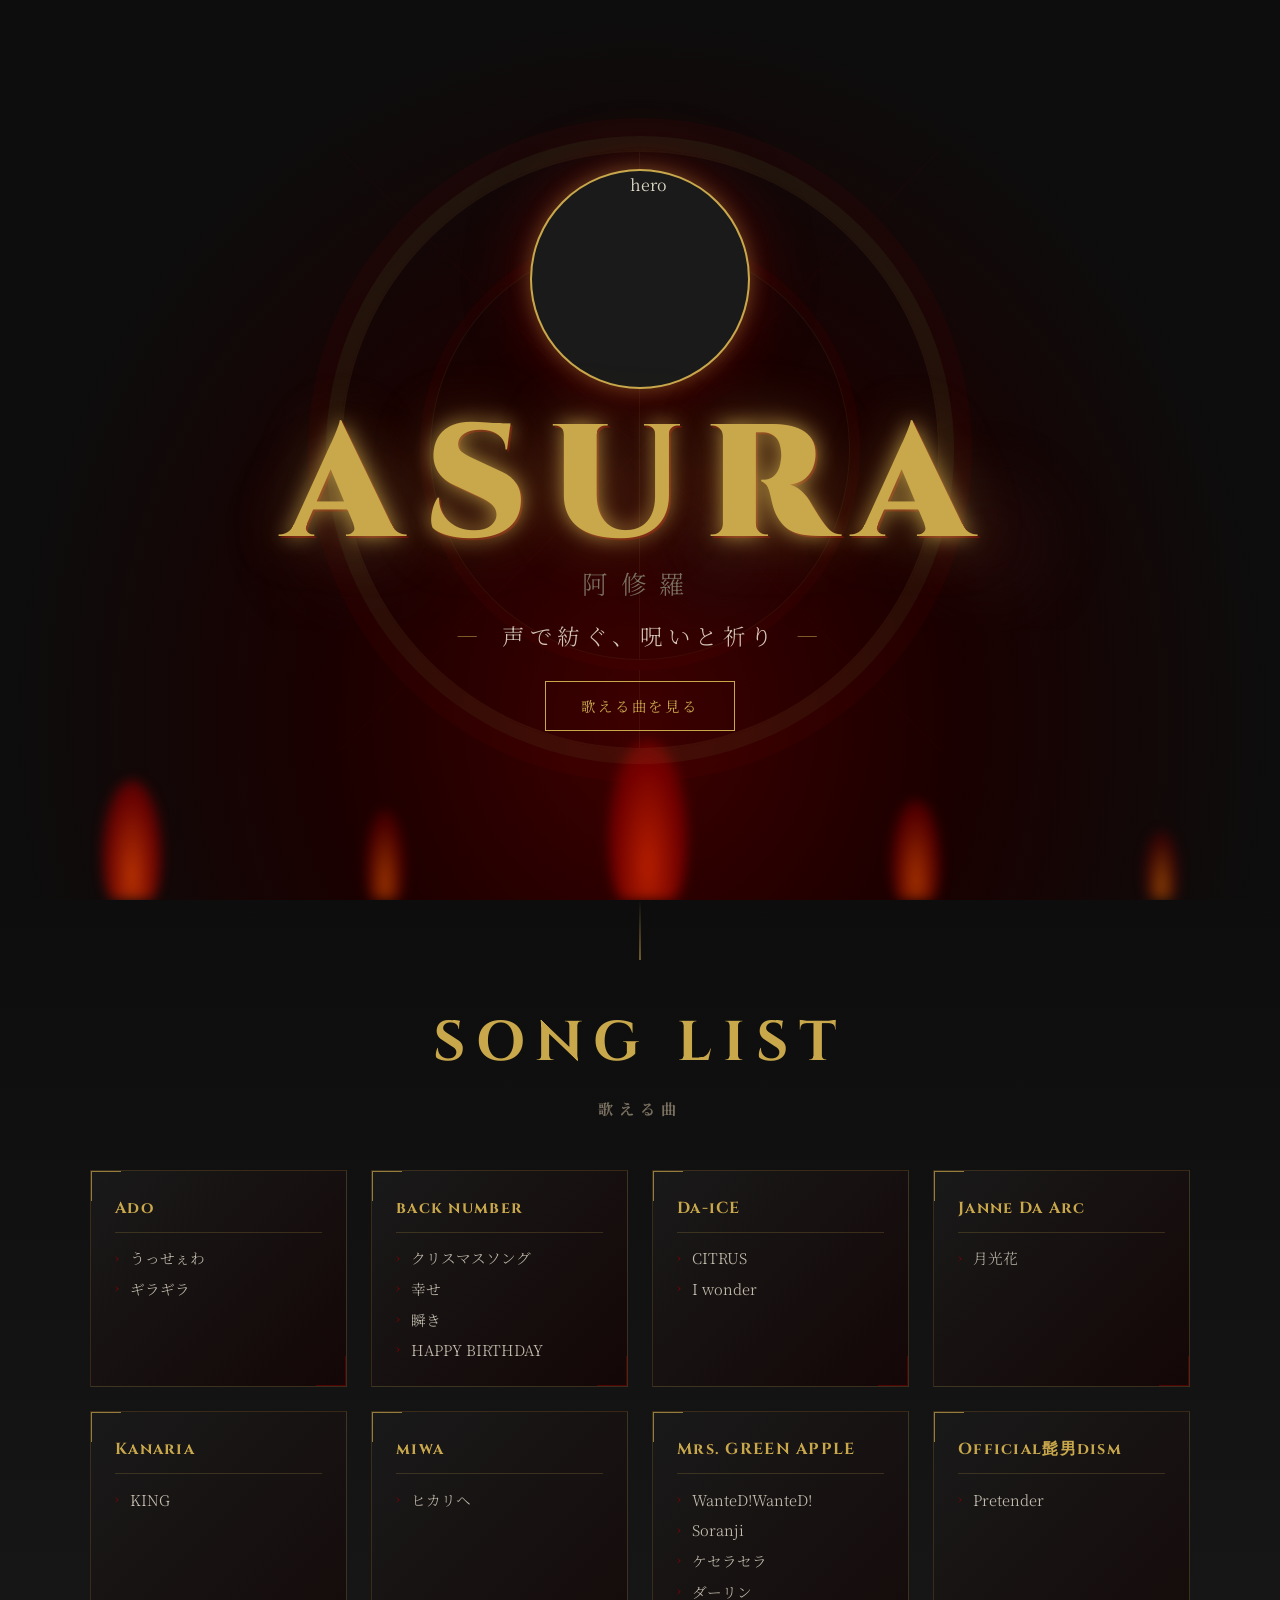
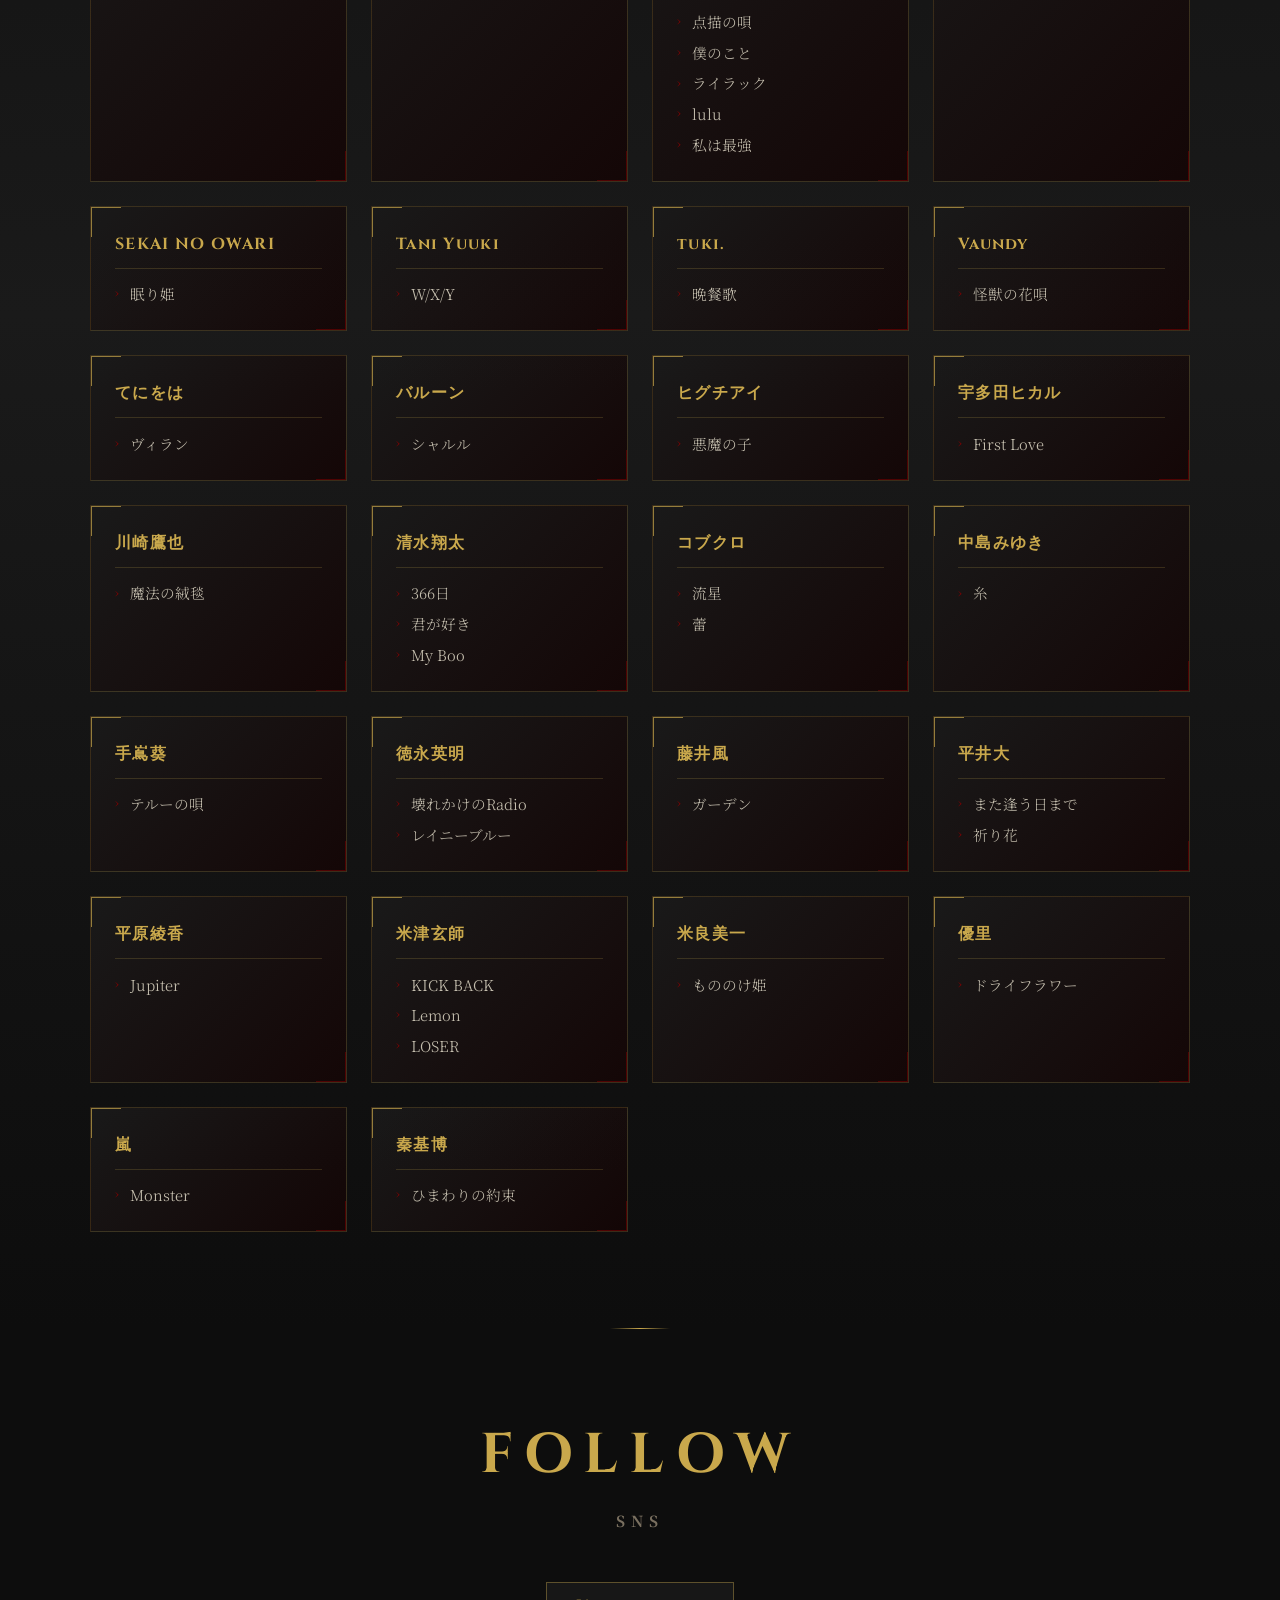
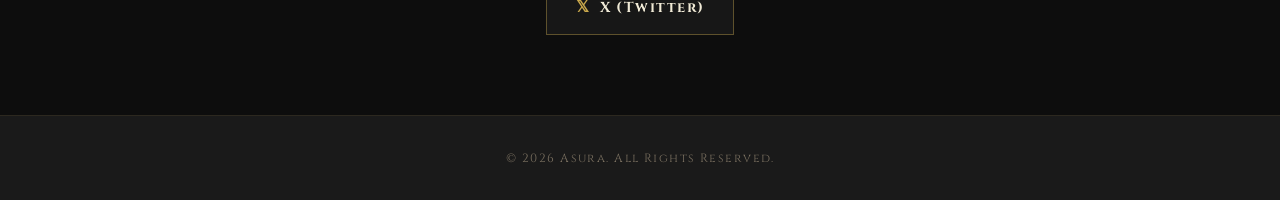
==== asura/index.html @ 39c4339a "Add files via upload" ====
<!DOCTYPE html>
<html lang="ja">
<head>
  <meta charset="UTF-8" />
  <meta name="viewport" content="width=device-width, initial-scale=1.0" />
  <title>Asura — 声で紡ぐ、呪いと祈り</title>
  <link rel="preconnect" href="https://fonts.googleapis.com" />
  <link rel="preconnect" href="https://fonts.gstatic.com" crossorigin />
  <link href="https://fonts.googleapis.com/css2?family=Cinzel:wght@400;700;900&family=Noto+Serif+JP:wght@300;400;600;700&family=Playfair+Display:ital,wght@0,400;0,700;1,400&display=swap" rel="stylesheet" />
  <link rel="stylesheet" href="style.css" />
</head>
<body>

  <!-- ======== HERO ======== -->
  <section class="hero" id="hero">
    <div class="hero__bg">
      <div class="flame-container" aria-hidden="true">
        <span class="flame f1"></span>
        <span class="flame f2"></span>
        <span class="flame f3"></span>
        <span class="flame f4"></span>
        <span class="flame f5"></span>
      </div>
      <div class="smoke-container" aria-hidden="true">
        <span class="smoke s1"></span>
        <span class="smoke s2"></span>
        <span class="smoke s3"></span>
      </div>
      <div class="sigil" aria-hidden="true"></div>
    </div>

    <div class="hero__content">
      <div class="hero__image-wrap">
        <img src="./images/hero.jpg" alt="hero" class="hero__img" />
      </div>
      <h1 class="hero__title">
        <span class="hero__title-en">ASURA</span>
        <span class="hero__title-ja">阿修羅</span>
      </h1>
      <p class="hero__catch">声で紡ぐ、呪いと祈り</p>
      <a href="#songs" class="btn btn--primary">歌える曲を見る</a>
    </div>
  </section>

  <!-- ======== SONGS ======== -->
  <section class="songs" id="songs">
    <div class="container">
      <h2 class="section-title">
        <span class="section-title__en">SONG LIST</span>
        <span class="section-title__ja">歌える曲</span>
      </h2>

      <div class="song-grid" id="songGrid">

        <!-- Ado -->
        <div class="artist-card">
          <h3 class="artist-name">Ado</h3>
          <ul class="song-list">
            <li>うっせぇわ</li>
            <li>ギラギラ</li>
          </ul>
        </div>

        <!-- back number -->
        <div class="artist-card">
          <h3 class="artist-name">back number</h3>
          <ul class="song-list">
            <li>クリスマスソング</li>
            <li>幸せ</li>
            <li>瞬き</li>
            <li>HAPPY BIRTHDAY</li>
          </ul>
        </div>

        <!-- Da-iCE -->
        <div class="artist-card">
          <h3 class="artist-name">Da-iCE</h3>
          <ul class="song-list">
            <li>CITRUS</li>
            <li>I wonder</li>
          </ul>
        </div>

        <!-- Janne Da Arc -->
        <div class="artist-card">
          <h3 class="artist-name">Janne Da Arc</h3>
          <ul class="song-list">
            <li>月光花</li>
          </ul>
        </div>

        <!-- Kanaria -->
        <div class="artist-card">
          <h3 class="artist-name">Kanaria</h3>
          <ul class="song-list">
            <li>KING</li>
          </ul>
        </div>

        <!-- miwa -->
        <div class="artist-card">
          <h3 class="artist-name">miwa</h3>
          <ul class="song-list">
            <li>ヒカリヘ</li>
          </ul>
        </div>

        <!-- Mrs. GREEN APPLE -->
        <div class="artist-card">
          <h3 class="artist-name">Mrs. GREEN APPLE</h3>
          <ul class="song-list">
            <li>WanteD!WanteD!</li>
            <li>Soranji</li>
            <li>ケセラセラ</li>
            <li>ダーリン</li>
            <li>点描の唄</li>
            <li>僕のこと</li>
            <li>ライラック</li>
            <li>lulu</li>
            <li>私は最強</li>
          </ul>
        </div>

        <!-- Official髭男dism -->
        <div class="artist-card">
          <h3 class="artist-name">Official髭男dism</h3>
          <ul class="song-list">
            <li>Pretender</li>
          </ul>
        </div>

        <!-- SEKAI NO OWARI -->
        <div class="artist-card">
          <h3 class="artist-name">SEKAI NO OWARI</h3>
          <ul class="song-list">
            <li>眠り姫</li>
          </ul>
        </div>

        <!-- Tani Yuuki -->
        <div class="artist-card">
          <h3 class="artist-name">Tani Yuuki</h3>
          <ul class="song-list">
            <li>W/X/Y</li>
          </ul>
        </div>

        <!-- tuki. -->
        <div class="artist-card">
          <h3 class="artist-name">tuki.</h3>
          <ul class="song-list">
            <li>晩餐歌</li>
          </ul>
        </div>

        <!-- Vaundy -->
        <div class="artist-card">
          <h3 class="artist-name">Vaundy</h3>
          <ul class="song-list">
            <li>怪獣の花唄</li>
          </ul>
        </div>

        <!-- てにをは -->
        <div class="artist-card">
          <h3 class="artist-name">てにをは</h3>
          <ul class="song-list">
            <li>ヴィラン</li>
          </ul>
        </div>

        <!-- バルーン -->
        <div class="artist-card">
          <h3 class="artist-name">バルーン</h3>
          <ul class="song-list">
            <li>シャルル</li>
          </ul>
        </div>

        <!-- ヒグチアイ -->
        <div class="artist-card">
          <h3 class="artist-name">ヒグチアイ</h3>
          <ul class="song-list">
            <li>悪魔の子</li>
          </ul>
        </div>

        <!-- 宇多田ヒカル -->
        <div class="artist-card">
          <h3 class="artist-name">宇多田ヒカル</h3>
          <ul class="song-list">
            <li>First Love</li>
          </ul>
        </div>

        <!-- 川崎鷹也 -->
        <div class="artist-card">
          <h3 class="artist-name">川崎鷹也</h3>
          <ul class="song-list">
            <li>魔法の絨毯</li>
          </ul>
        </div>

        <!-- 清水翔太 -->
        <div class="artist-card">
          <h3 class="artist-name">清水翔太</h3>
          <ul class="song-list">
            <li>366日</li>
            <li>君が好き</li>
            <li>My Boo</li>
          </ul>
        </div>

        <!-- コブクロ -->
        <div class="artist-card">
          <h3 class="artist-name">コブクロ</h3>
          <ul class="song-list">
            <li>流星</li>
            <li>蕾</li>
          </ul>
        </div>

        <!-- 中島みゆき -->
        <div class="artist-card">
          <h3 class="artist-name">中島みゆき</h3>
          <ul class="song-list">
            <li>糸</li>
          </ul>
        </div>

        <!-- 手嶌葵 -->
        <div class="artist-card">
          <h3 class="artist-name">手嶌葵</h3>
          <ul class="song-list">
            <li>テルーの唄</li>
          </ul>
        </div>

        <!-- 徳永英明 -->
        <div class="artist-card">
          <h3 class="artist-name">徳永英明</h3>
          <ul class="song-list">
            <li>壊れかけのRadio</li>
            <li>レイニーブルー</li>
          </ul>
        </div>

        <!-- 藤井風 -->
        <div class="artist-card">
          <h3 class="artist-name">藤井風</h3>
          <ul class="song-list">
            <li>ガーデン</li>
          </ul>
        </div>

        <!-- 平井大 -->
        <div class="artist-card">
          <h3 class="artist-name">平井大</h3>
          <ul class="song-list">
            <li>また逢う日まで</li>
            <li>祈り花</li>
          </ul>
        </div>

        <!-- 平原綾香 -->
        <div class="artist-card">
          <h3 class="artist-name">平原綾香</h3>
          <ul class="song-list">
            <li>Jupiter</li>
          </ul>
        </div>

        <!-- 米津玄師 -->
        <div class="artist-card">
          <h3 class="artist-name">米津玄師</h3>
          <ul class="song-list">
            <li>KICK BACK</li>
            <li>Lemon</li>
            <li>LOSER</li>
          </ul>
        </div>

        <!-- 米良美一 -->
        <div class="artist-card">
          <h3 class="artist-name">米良美一</h3>
          <ul class="song-list">
            <li>もののけ姫</li>
          </ul>
        </div>

        <!-- 優里 -->
        <div class="artist-card">
          <h3 class="artist-name">優里</h3>
          <ul class="song-list">
            <li>ドライフラワー</li>
          </ul>
        </div>

        <!-- 嵐 -->
        <div class="artist-card">
          <h3 class="artist-name">嵐</h3>
          <ul class="song-list">
            <li>Monster</li>
          </ul>
        </div>

        <!-- 秦基博 -->
        <div class="artist-card">
          <h3 class="artist-name">秦基博</h3>
          <ul class="song-list">
            <li>ひまわりの約束</li>
          </ul>
        </div>

      </div><!-- /song-grid -->
    </div>
  </section>

  <!-- ======== SNS ======== -->
  <section class="sns" id="sns">
    <div class="container">
      <h2 class="section-title">
        <span class="section-title__en">FOLLOW</span>
        <span class="section-title__ja">SNS</span>
      </h2>
      <div class="sns-grid" id="snsGrid">
        <a href="https://x.com/asura_spoon" target="_blank" rel="noopener noreferrer" class="sns-btn sns-btn--x">
          <span class="sns-btn__icon" aria-hidden="true">𝕏</span>
          <span class="sns-btn__label">X (Twitter)</span>
        </a>
        <!-- 追加ボタンはここに -->
      </div>
    </div>
  </section>

  <!-- ======== FOOTER ======== -->
  <footer class="footer">
    <p class="footer__copy">© 2026 Asura. All Rights Reserved.</p>
  </footer>

  <script src="main.js"></script>
</body>
</html>
---- asura/style.css ----
/* =========================================================
   ASURA — style.css
   Dark × Occult Japanese Modern × Dark Fantasy
   ========================================================= */

/* ---------- Custom Properties ---------- */
:root {
  --black:      #0d0d0d;
  --charcoal:   #1a1a1a;
  --crimson:    #8b0000;
  --crimson-lt: #b00000;
  --gold:       #c9a84c;
  --gold-lt:    #e8c96a;
  --white:      #f0ead6;
  --muted:      #7a7060;

  --font-en:    'Cinzel', 'Playfair Display', serif;
  --font-ja:    'Noto Serif JP', serif;

  --transition: 0.35s cubic-bezier(0.4, 0, 0.2, 1);
}

/* ---------- Reset / Base ---------- */
*, *::before, *::after {
  box-sizing: border-box;
  margin: 0;
  padding: 0;
}

html {
  scroll-behavior: smooth;
  font-size: 16px;
}

body {
  background-color: var(--black);
  color: var(--white);
  font-family: var(--font-ja);
  line-height: 1.7;
  overflow-x: hidden;
}

a {
  color: inherit;
  text-decoration: none;
}

ul {
  list-style: none;
}

img {
  display: block;
  max-width: 100%;
}

/* ---------- Container ---------- */
.container {
  width: min(90%, 1100px);
  margin-inline: auto;
}

/* =========================================================
   HERO SECTION
   ========================================================= */

.hero {
  position: relative;
  min-height: 100svh;
  display: flex;
  align-items: center;
  justify-content: center;
  overflow: hidden;
}

/* — Background layer — */
.hero__bg {
  position: absolute;
  inset: 0;
  background: radial-gradient(ellipse at 50% 80%, #3d0000 0%, #1a0000 35%, var(--black) 70%);
  z-index: 0;
}

/* ---- Sigil (呪術幾何学模様) ---- */
.sigil {
  position: absolute;
  top: 50%;
  left: 50%;
  transform: translate(-50%, -50%);
  width: min(600px, 90vw);
  aspect-ratio: 1;
  opacity: 0.08;
  animation: sigilRotate 60s linear infinite;
}

.sigil::before,
.sigil::after {
  content: '';
  position: absolute;
  inset: 0;
  border-radius: 50%;
}

/* Outer ring */
.sigil::before {
  border: 2px solid var(--gold);
  box-shadow:
    0 0 0 12px transparent,
    0 0 0 14px var(--gold),
    0 0 0 30px transparent,
    0 0 0 32px var(--crimson);
}

/* Inner geometric — triangle via clip-path pseudo element not supported, use outline trick */
.sigil::after {
  inset: 15%;
  border: 1px solid var(--gold);
  transform: rotate(30deg);
  box-shadow: 0 0 0 8px transparent, 0 0 0 10px var(--crimson);
}

/* Extra CSS-only hexagram lines via box-shadow */
.sigil {
  background:
    /* horizontal bar */
    linear-gradient(0deg, transparent calc(50% - 0.5px), var(--gold) calc(50% - 0.5px), var(--gold) calc(50% + 0.5px), transparent calc(50% + 0.5px)),
    /* vertical bar */
    linear-gradient(90deg, transparent calc(50% - 0.5px), var(--gold) calc(50% - 0.5px), var(--gold) calc(50% + 0.5px), transparent calc(50% + 0.5px)),
    /* diagonal 1 */
    linear-gradient(45deg, transparent calc(50% - 0.5px), var(--crimson) calc(50% - 0.5px), var(--crimson) calc(50% + 0.5px), transparent calc(50% + 0.5px)),
    /* diagonal 2 */
    linear-gradient(135deg, transparent calc(50% - 0.5px), var(--crimson) calc(50% - 0.5px), var(--crimson) calc(50% + 0.5px), transparent calc(50% + 0.5px));
}

@keyframes sigilRotate {
  to { transform: translate(-50%, -50%) rotate(360deg); }
}

/* ---- Flames ---- */
.flame-container {
  position: absolute;
  bottom: 0;
  left: 0;
  right: 0;
  height: 40%;
  display: flex;
  align-items: flex-end;
  justify-content: space-around;
  pointer-events: none;
}

.flame {
  display: block;
  border-radius: 50% 50% 20% 20% / 60% 60% 40% 40%;
  filter: blur(6px);
  animation: flameRise var(--dur, 2.5s) ease-in-out infinite alternate;
  transform-origin: bottom center;
}

.f1 { width: 60px;  height: 120px; background: radial-gradient(ellipse at 50% 80%, #ff4500, #8b0000 60%, transparent); --dur: 2.1s; opacity: 0.7; }
.f2 { width: 40px;  height: 90px;  background: radial-gradient(ellipse at 50% 80%, #ff6200, #6b0000 60%, transparent); --dur: 2.8s; opacity: 0.55; }
.f3 { width: 80px;  height: 160px; background: radial-gradient(ellipse at 50% 80%, #ff3000, #900000 60%, transparent); --dur: 2.3s; opacity: 0.65; }
.f4 { width: 50px;  height: 100px; background: radial-gradient(ellipse at 50% 80%, #ff5500, #7a0000 60%, transparent); --dur: 3.0s; opacity: 0.6;  }
.f5 { width: 35px;  height: 70px;  background: radial-gradient(ellipse at 50% 80%, #ff7700, #5a0000 60%, transparent); --dur: 1.9s; opacity: 0.5;  }

@keyframes flameRise {
  0%   { transform: scaleY(1)   scaleX(1)   translateY(0); }
  40%  { transform: scaleY(1.15) scaleX(0.92) translateY(-8px); }
  100% { transform: scaleY(0.85) scaleX(1.08) translateY(4px); }
}

/* ---- Smoke ---- */
.smoke-container {
  position: absolute;
  bottom: 30%;
  left: 0;
  right: 0;
  height: 40%;
  pointer-events: none;
  overflow: hidden;
}

.smoke {
  position: absolute;
  bottom: 0;
  border-radius: 50%;
  background: radial-gradient(circle, rgba(40,15,15,0.6) 0%, transparent 70%);
  animation: smokeRise var(--sdur, 6s) ease-out infinite;
  filter: blur(20px);
}

.s1 { width: 200px; height: 200px; left: 20%; --sdur: 5s;  animation-delay: 0s; }
.s2 { width: 150px; height: 150px; left: 50%; --sdur: 7s;  animation-delay: 1.5s; }
.s3 { width: 180px; height: 180px; left: 70%; --sdur: 6.5s; animation-delay: 3s; }

@keyframes smokeRise {
  0%   { transform: translateY(0) scale(0.5); opacity: 0; }
  20%  { opacity: 0.6; }
  100% { transform: translateY(-300px) scale(2); opacity: 0; }
}

/* — Content layer — */
.hero__content {
  position: relative;
  z-index: 1;
  text-align: center;
  padding: 4rem 1.5rem;
  display: flex;
  flex-direction: column;
  align-items: center;
  gap: 1.2rem;
}

/* ---- Hero image placeholder ---- */
.hero__image-wrap {
  width: min(220px, 50vw);
  aspect-ratio: 1;
  border-radius: 50%;
  overflow: hidden;
  border: 2px solid var(--gold);
  box-shadow:
    0 0 20px rgba(201, 168, 76, 0.4),
    0 0 60px rgba(139, 0, 0, 0.5);
  background: var(--charcoal);
  display: flex;
  align-items: center;
  justify-content: center;
}

.hero__img {
  width: 100%;
  height: 100%;
  object-fit: cover;
  opacity: 0.9;
}

/* ---- Title ---- */
.hero__title {
  display: flex;
  flex-direction: column;
  align-items: center;
  gap: 0.2rem;
  line-height: 1;
}

.hero__title-en {
  font-family: var(--font-en);
  font-size: clamp(4rem, 14vw, 10rem);
  font-weight: 900;
  letter-spacing: 0.15em;
  color: var(--gold);
  text-shadow:
    0 0 20px rgba(201, 168, 76, 0.8),
    0 0 60px rgba(201, 168, 76, 0.4),
    2px 2px 0 rgba(139, 0, 0, 0.6);
  animation: titleGlow 3s ease-in-out infinite alternate;
}

.hero__title-ja {
  font-family: var(--font-ja);
  font-size: clamp(1rem, 3vw, 1.6rem);
  font-weight: 300;
  letter-spacing: 0.5em;
  color: var(--muted);
}

@keyframes titleGlow {
  from { text-shadow: 0 0 20px rgba(201,168,76,0.8), 0 0 60px rgba(201,168,76,0.4), 2px 2px 0 rgba(139,0,0,0.6); }
  to   { text-shadow: 0 0 30px rgba(201,168,76,1),   0 0 80px rgba(201,168,76,0.6), 2px 2px 0 rgba(139,0,0,0.8); }
}

/* ---- Catch copy ---- */
.hero__catch {
  font-family: var(--font-ja);
  font-size: clamp(1rem, 3.5vw, 1.4rem);
  font-weight: 300;
  letter-spacing: 0.25em;
  color: rgba(240, 234, 214, 0.85);
  position: relative;
}

.hero__catch::before,
.hero__catch::after {
  content: '—';
  margin-inline: 0.8em;
  color: var(--gold);
  opacity: 0.6;
}

/* ---- CTA Button ---- */
.btn {
  display: inline-block;
  font-family: var(--font-ja);
  font-size: 0.9rem;
  letter-spacing: 0.2em;
  padding: 0.8em 2.4em;
  border: 1px solid currentColor;
  transition: var(--transition);
  cursor: pointer;
  margin-top: 0.5rem;
}

.btn--primary {
  color: var(--gold);
  border-color: var(--gold);
  background: transparent;
  position: relative;
  overflow: hidden;
}

.btn--primary::before {
  content: '';
  position: absolute;
  inset: 0;
  background: var(--gold);
  transform: scaleX(0);
  transform-origin: left;
  transition: transform var(--transition);
  z-index: -1;
}

.btn--primary:hover {
  color: var(--black);
}

.btn--primary:hover::before {
  transform: scaleX(1);
}

/* =========================================================
   SECTION TITLES
   ========================================================= */

.section-title {
  text-align: center;
  margin-bottom: 3rem;
  display: flex;
  flex-direction: column;
  align-items: center;
  gap: 0.3rem;
}

.section-title__en {
  font-family: var(--font-en);
  font-size: clamp(2rem, 6vw, 3.5rem);
  font-weight: 700;
  color: var(--gold);
  letter-spacing: 0.2em;
}

.section-title__ja {
  font-family: var(--font-ja);
  font-size: clamp(0.75rem, 2vw, 0.95rem);
  letter-spacing: 0.4em;
  color: var(--muted);
}

/* =========================================================
   SONGS SECTION
   ========================================================= */

.songs {
  padding: 6rem 0;
  background: linear-gradient(180deg, var(--black) 0%, var(--charcoal) 50%, var(--black) 100%);
  position: relative;
}

/* Top divider */
.songs::before {
  content: '';
  display: block;
  position: absolute;
  top: 0;
  left: 50%;
  transform: translateX(-50%);
  width: 1px;
  height: 60px;
  background: linear-gradient(to bottom, transparent, var(--gold));
}

/* ---- Grid ---- */
.song-grid {
  display: grid;
  grid-template-columns: repeat(auto-fill, minmax(240px, 1fr));
  gap: 1.5rem;
}

/* ---- Artist Card ---- */
.artist-card {
  background: linear-gradient(135deg, rgba(26,26,26,0.9) 0%, rgba(20,5,5,0.9) 100%);
  border: 1px solid rgba(201, 168, 76, 0.2);
  padding: 1.5rem;
  position: relative;
  transition: var(--transition);
  overflow: hidden;
}

/* corner accent */
.artist-card::before {
  content: '';
  position: absolute;
  top: 0;
  left: 0;
  width: 30px;
  height: 30px;
  border-top: 1px solid var(--gold);
  border-left: 1px solid var(--gold);
  opacity: 0.7;
  transition: var(--transition);
}

.artist-card::after {
  content: '';
  position: absolute;
  bottom: 0;
  right: 0;
  width: 30px;
  height: 30px;
  border-bottom: 1px solid var(--crimson);
  border-right: 1px solid var(--crimson);
  opacity: 0.5;
  transition: var(--transition);
}

.artist-card:hover {
  border-color: rgba(201, 168, 76, 0.5);
  box-shadow: 0 0 30px rgba(139, 0, 0, 0.3), 0 0 10px rgba(201, 168, 76, 0.1);
  transform: translateY(-3px);
}

.artist-card:hover::before {
  width: 50px;
  height: 50px;
  opacity: 1;
}

.artist-card:hover::after {
  width: 50px;
  height: 50px;
  opacity: 0.8;
}

/* ---- Artist Name ---- */
.artist-name {
  font-family: var(--font-en);
  font-size: clamp(0.85rem, 2.2vw, 1rem);
  font-weight: 700;
  letter-spacing: 0.08em;
  color: var(--gold);
  margin-bottom: 0.8rem;
  padding-bottom: 0.6rem;
  border-bottom: 1px solid rgba(201, 168, 76, 0.2);
}

/* ---- Song List ---- */
.song-list {
  display: flex;
  flex-direction: column;
  gap: 0.35rem;
}

.song-list li {
  font-family: var(--font-ja);
  font-size: clamp(0.82rem, 2vw, 0.92rem);
  font-weight: 300;
  color: rgba(240, 234, 214, 0.8);
  padding-left: 1em;
  position: relative;
  transition: color var(--transition);
}

.song-list li::before {
  content: '›';
  position: absolute;
  left: 0;
  color: var(--crimson);
  font-size: 0.8em;
  top: 0.1em;
}

.song-list li:hover {
  color: var(--white);
}

/* =========================================================
   SNS SECTION
   ========================================================= */

.sns {
  padding: 5rem 0;
  background: var(--black);
  position: relative;
}

.sns::before {
  content: '';
  display: block;
  position: absolute;
  top: 0;
  left: 50%;
  transform: translateX(-50%);
  width: 60px;
  height: 1px;
  background: linear-gradient(to right, transparent, var(--gold), transparent);
}

/* Grid: allows easy addition of new buttons */
.sns-grid {
  display: flex;
  flex-wrap: wrap;
  gap: 1rem;
  justify-content: center;
  align-items: center;
}

/* Base SNS button */
.sns-btn {
  display: inline-flex;
  align-items: center;
  gap: 0.6rem;
  padding: 0.9em 2em;
  font-family: var(--font-en);
  font-size: 0.9rem;
  font-weight: 700;
  letter-spacing: 0.1em;
  border: 1px solid rgba(201, 168, 76, 0.4);
  background: rgba(26, 26, 26, 0.8);
  color: var(--white);
  transition: var(--transition);
  position: relative;
  overflow: hidden;
}

.sns-btn::before {
  content: '';
  position: absolute;
  inset: 0;
  background: linear-gradient(135deg, var(--crimson), #5a0000);
  transform: scaleX(0);
  transform-origin: left;
  transition: transform var(--transition);
  z-index: 0;
}

.sns-btn > * {
  position: relative;
  z-index: 1;
}

.sns-btn:hover {
  border-color: var(--crimson);
  color: var(--white);
  box-shadow: 0 0 20px rgba(139, 0, 0, 0.5);
}

.sns-btn:hover::before {
  transform: scaleX(1);
}

.sns-btn__icon {
  font-size: 1.1em;
  line-height: 1;
}

/* X-specific styling */
.sns-btn--x .sns-btn__icon {
  font-family: var(--font-en);
  font-weight: 900;
  color: var(--gold);
}

/* =========================================================
   FOOTER
   ========================================================= */

.footer {
  background: var(--charcoal);
  border-top: 1px solid rgba(201, 168, 76, 0.1);
  padding: 2rem 1.5rem;
  text-align: center;
}

.footer__copy {
  font-family: var(--font-en);
  font-size: 0.75rem;
  letter-spacing: 0.12em;
  color: var(--muted);
}

/* =========================================================
   SCROLL REVEAL (JS adds .is-visible)
   ========================================================= */

.reveal {
  opacity: 0;
  transform: translateY(30px);
  transition: opacity 0.7s ease, transform 0.7s ease;
}

.reveal.is-visible {
  opacity: 1;
  transform: translateY(0);
}

/* =========================================================
   RESPONSIVE
   ========================================================= */

/* Mobile first — most rules already are.
   Adjust some things for larger screens. */

@media (max-width: 480px) {
  .song-grid {
    grid-template-columns: 1fr;
  }

  .hero__title-en {
    font-size: clamp(3.5rem, 20vw, 5rem);
  }

  .hero__image-wrap {
    width: 160px;
  }

  .hero__catch::before,
  .hero__catch::after {
    display: none;
  }
}

@media (min-width: 769px) {
  .song-grid {
    grid-template-columns: repeat(auto-fill, minmax(260px, 1fr));
  }
}

@media (min-width: 1200px) {
  .song-grid {
    grid-template-columns: repeat(4, 1fr);
  }
}

/* =========================================================
   SCROLLBAR
   ========================================================= */

::-webkit-scrollbar {
  width: 6px;
}

::-webkit-scrollbar-track {
  background: var(--black);
}

::-webkit-scrollbar-thumb {
  background: var(--crimson);
  border-radius: 3px;
}

::-webkit-scrollbar-thumb:hover {
  background: var(--gold);
}
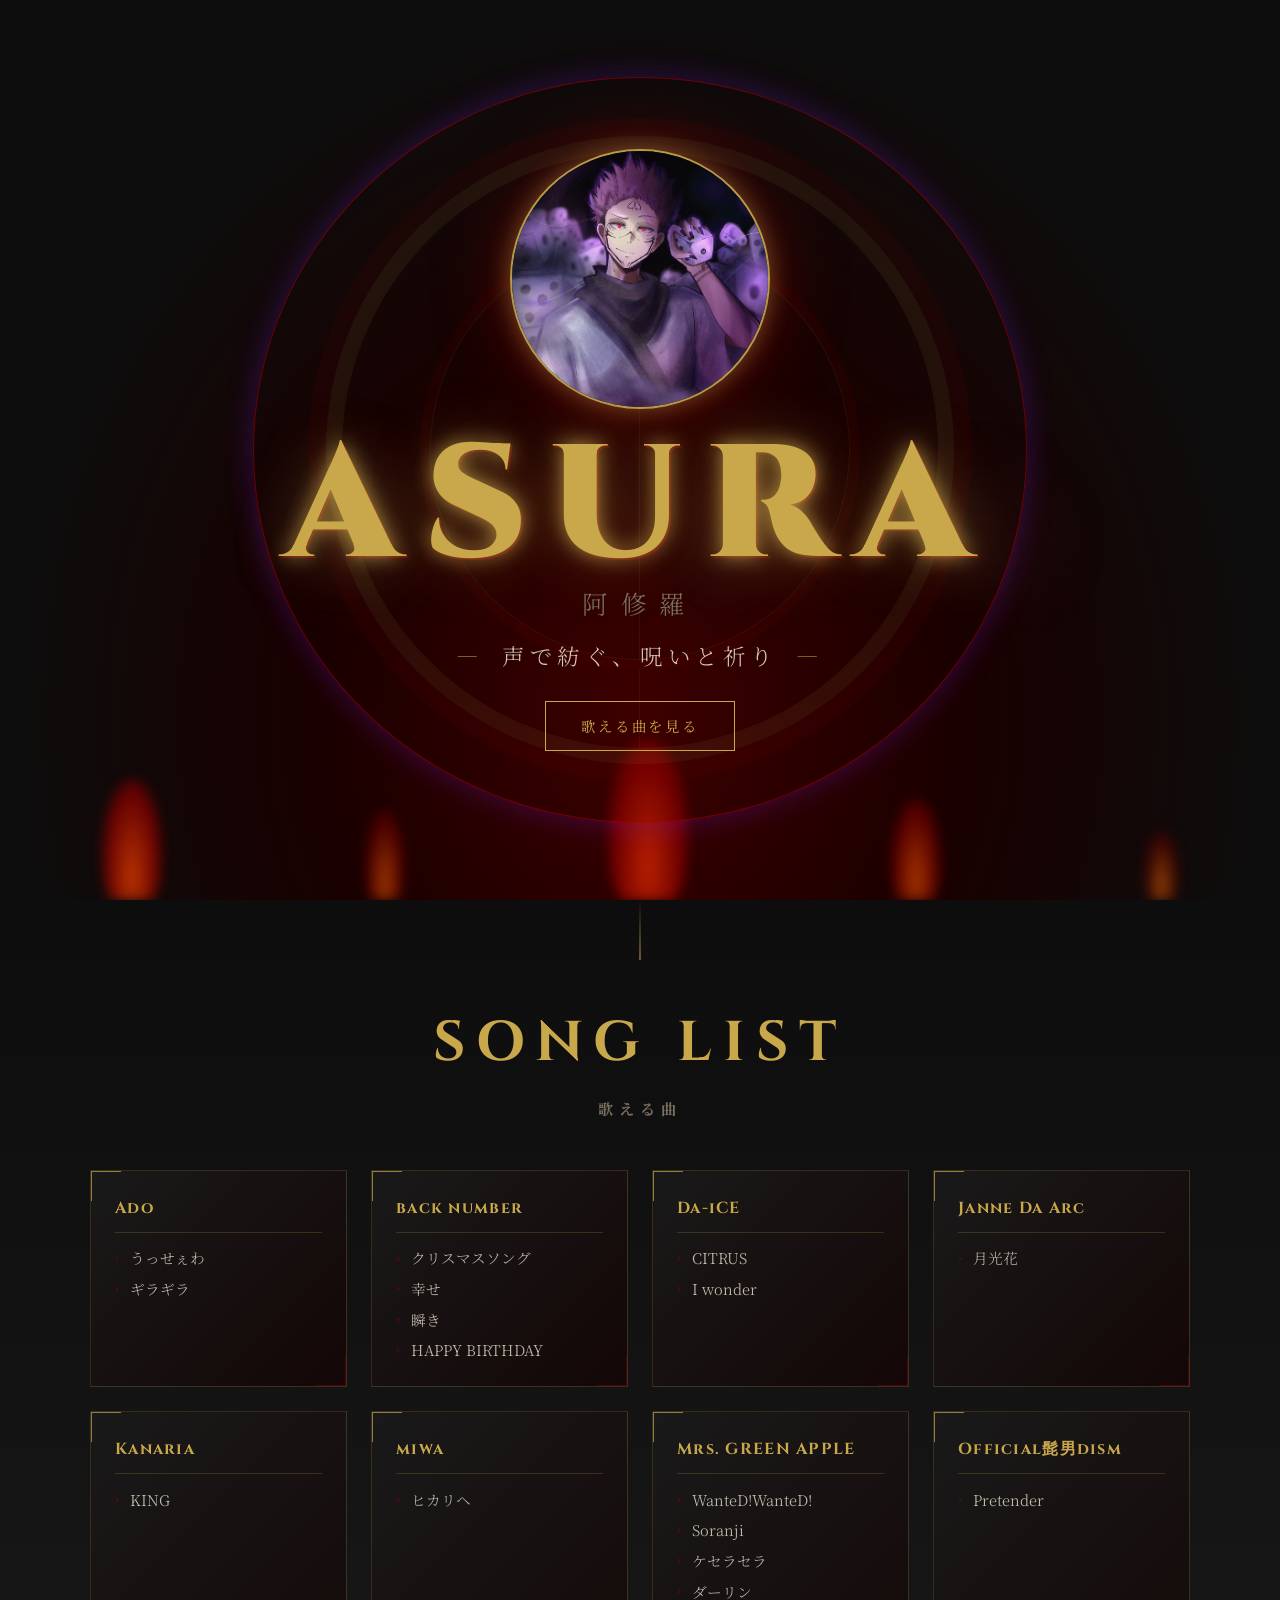
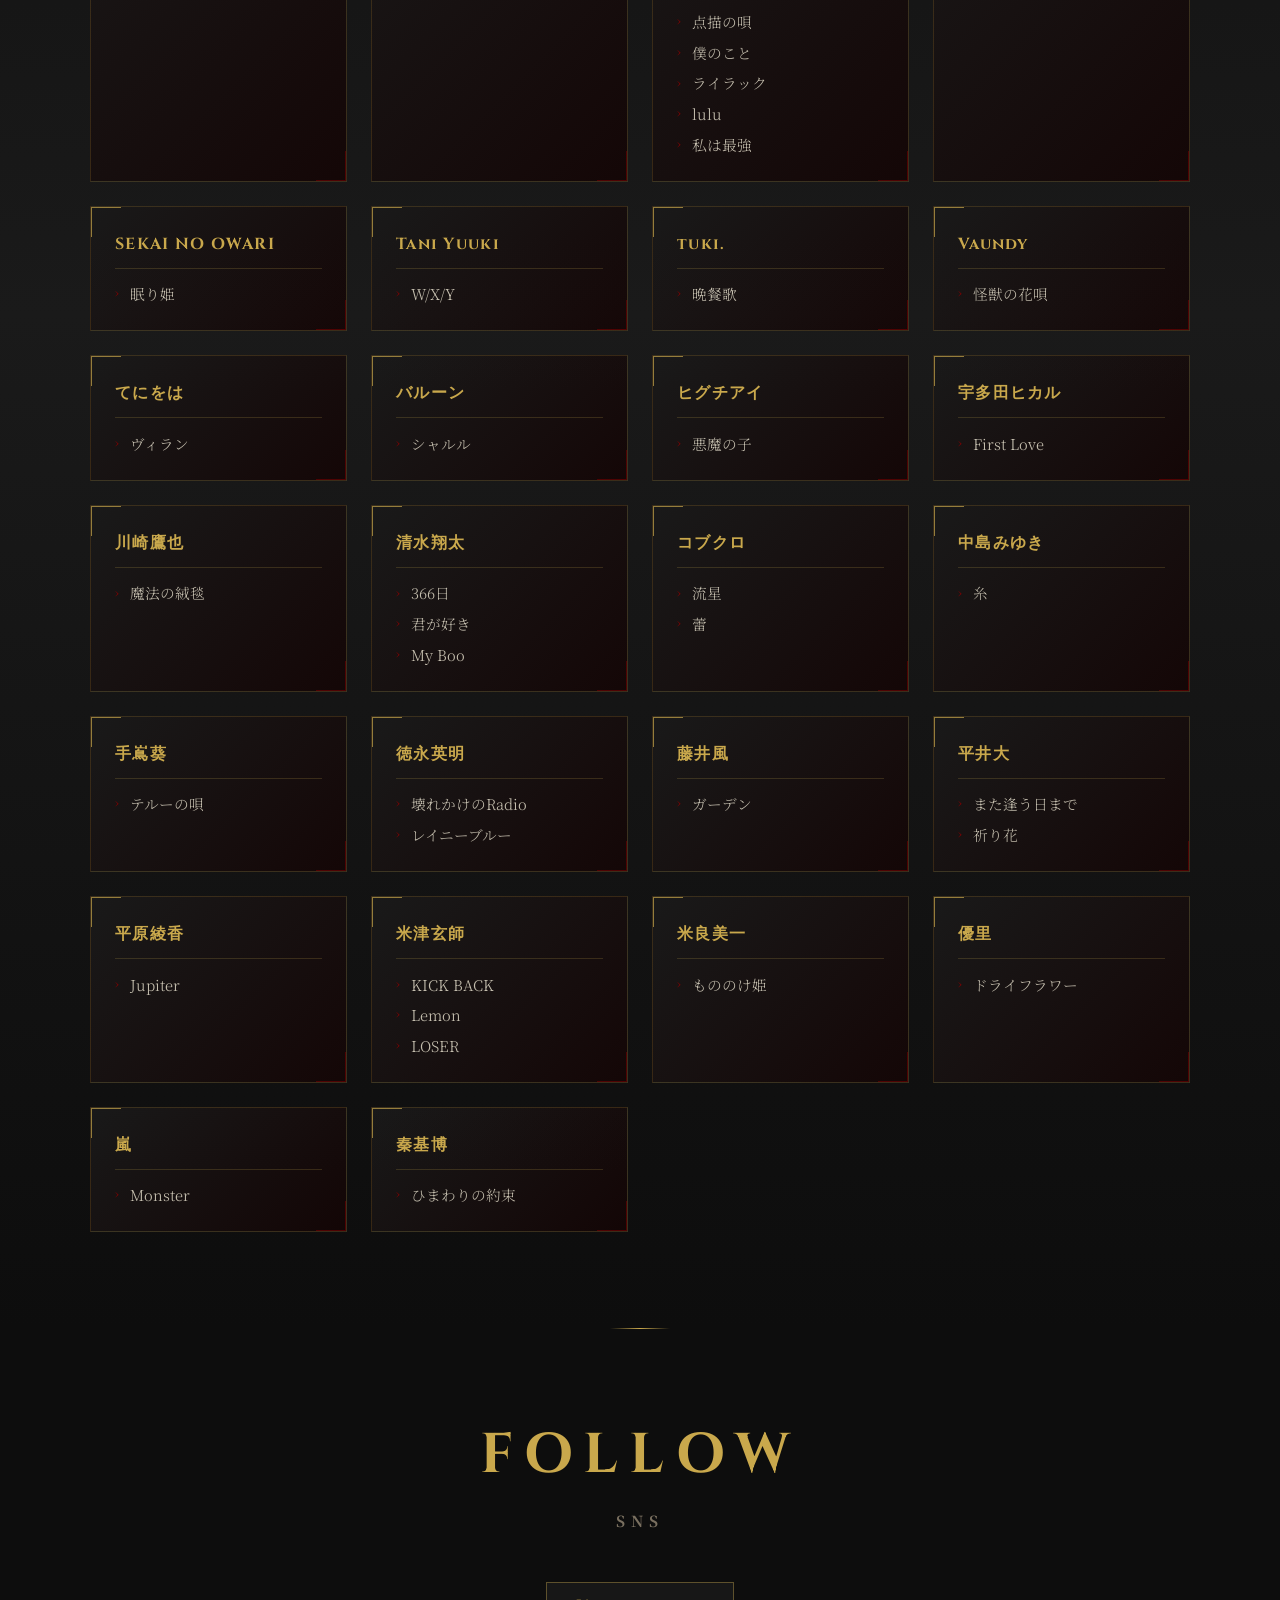
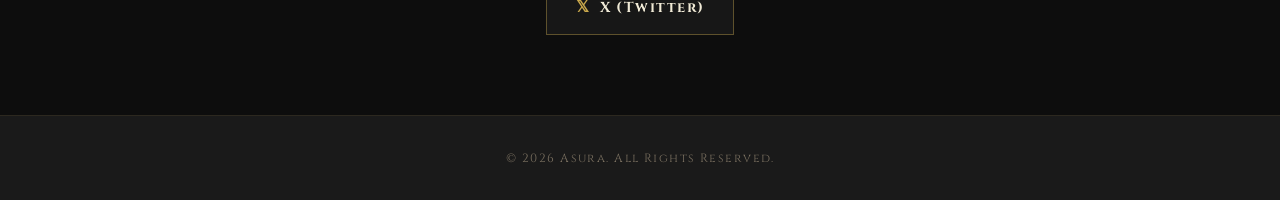
==== commit f86dea4a: "Add files via upload" ====
--- a/asura/index.html
+++ b/asura/index.html
@@ -7,6 +7,8 @@
   <link rel="preconnect" href="https://fonts.googleapis.com" />
   <link rel="preconnect" href="https://fonts.gstatic.com" crossorigin />
   <link href="https://fonts.googleapis.com/css2?family=Cinzel:wght@400;700;900&family=Noto+Serif+JP:wght@300;400;600;700&family=Playfair+Display:ital,wght@0,400;0,700;1,400&display=swap" rel="stylesheet" />
+  <link rel="icon" type="image/jpeg" href="./images/icon.jpg" />
+  <link rel="apple-touch-icon" href="./images/icon.jpg" />
   <link rel="stylesheet" href="style.css" />
 </head>
 <body>
@@ -31,7 +33,7 @@
 
     <div class="hero__content">
       <div class="hero__image-wrap">
-        <img src="./images/hero.jpg" alt="hero" class="hero__img" />
+        <img src="./images/icon.jpg" alt="Asura hero icon" class="hero__img" />
       </div>
       <h1 class="hero__title">
         <span class="hero__title-en">ASURA</span>
--- a/asura/style.css
+++ b/asura/style.css
@@ -213,25 +213,38 @@
 
 /* ---- Hero image placeholder ---- */
 .hero__image-wrap {
-  width: min(220px, 50vw);
+  width: min(260px, 58vw);
   aspect-ratio: 1;
   border-radius: 50%;
   overflow: hidden;
-  border: 2px solid var(--gold);
+  border: 2px solid rgba(201, 168, 76, 0.9);
   box-shadow:
-    0 0 20px rgba(201, 168, 76, 0.4),
-    0 0 60px rgba(139, 0, 0, 0.5);
+    0 0 24px rgba(201, 168, 76, 0.45),
+    0 0 70px rgba(139, 0, 0, 0.55),
+    inset 0 0 28px rgba(0, 0, 0, 0.55);
   background: var(--charcoal);
   display: flex;
   align-items: center;
   justify-content: center;
+}
+
+
+.hero__image-wrap::after {
+  content: '';
+  position: absolute;
+  inset: -8px;
+  border-radius: 50%;
+  border: 1px solid rgba(176, 0, 0, 0.55);
+  box-shadow: 0 0 30px rgba(132, 35, 255, 0.28);
+  pointer-events: none;
 }
 
 .hero__img {
   width: 100%;
   height: 100%;
   object-fit: cover;
-  opacity: 0.9;
+  object-position: center center;
+  opacity: 0.96;
 }
 
 /* ---- Title ---- */
@@ -619,7 +632,7 @@
   }
 
   .hero__image-wrap {
-    width: 160px;
+    width: 180px;
   }
 
   .hero__catch::before,
